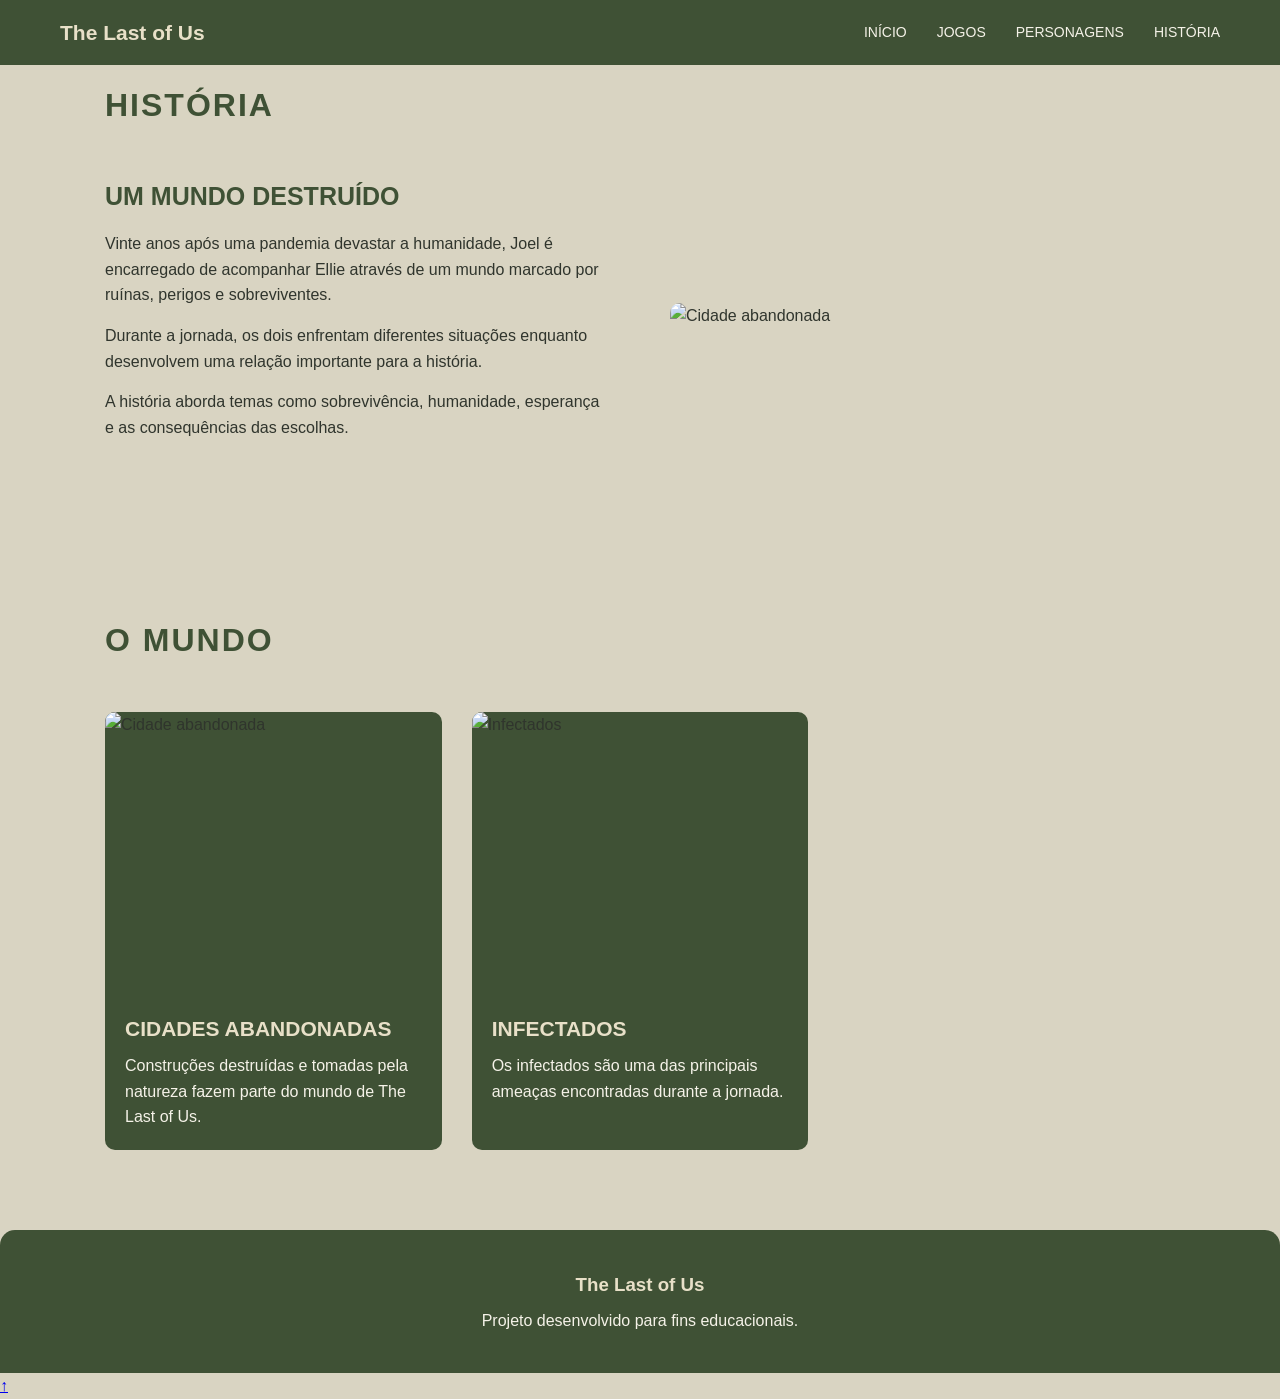
==== html/historia.html @ 118339d9 "css inicial, estrutura principal do html, falta colocar as imagens" ====
<!DOCTYPE html>
    <html lang="pt-br">
        <head>
            <meta charset="UTF-8">
            <meta name="viewport" content="width=device-width, initial-scale=1.0">
            <title>The Last of Us - História</title>
            <link rel="stylesheet" href="../css/style.css">
        </head>
        <body>
            <nav>
                <h2>The Last of Us</h2>
                <a href="../index.html">Início</a>
                <a href="jogos.html">Jogos</a>
                <a href="personagens.html">Personagens</a>
                <a href="historia.html">História</a>
            </nav>
            <section class="secao">
                <h2>História</h2>
                <div class="conteudo">
                    <div>

                        <h3>Um mundo destruído</h3>
                        <p>
                            Vinte anos após uma pandemia devastar a humanidade,
                            Joel é encarregado de acompanhar Ellie através de um
                            mundo marcado por ruínas, perigos e sobreviventes.
                        </p>
                        <p>
                            Durante a jornada, os dois enfrentam diferentes
                            situações enquanto desenvolvem uma relação importante
                            para a história.
                        </p>
                        <p>
                            A história aborda temas como sobrevivência,
                            humanidade, esperança e as consequências das escolhas.
                        </p>
                    </div>
                    <img src="../img/cidade.jpg" alt="Cidade abandonada">
                </div>
            </section>
            <section class="secao">
                <h2>O mundo</h2>
                <div class="cards">
                    <article class="card">
                        <img src="../img/cidade.jpg" alt="Cidade abandonada">
                        <h3>Cidades abandonadas</h3>
                        <p>
                            Construções destruídas e tomadas pela natureza
                            fazem parte do mundo de The Last of Us.
                        </p>
                    </article>
                    <article class="card">
                        <img src="../img/infectados.jpg" alt="Infectados">
                        <h3>Infectados</h3>
                        <p>
                            Os infectados são uma das principais ameaças
                            encontradas durante a jornada.
                        </p>
                    </article>
                </div>
            </section>
            <footer>
                <h3>The Last of Us</h3>
                <p>
                    Projeto desenvolvido para fins educacionais.
                </p>
            </footer>
            <a href="#" class="voltar-topo">↑</a>
        </body>
    </html>
---- css/style.css ----
:root {
    --fundo: #D9D4C2;
    --verde: #3F5135;
    --verde-claro: #667653;
    --marrom: #806548;
    --bege: #E8E0C8;
    --vermelho: #8C4036;
    --texto: #30352D;
    --branco: #F5F2E8;
}

* {
    margin: 0;
    padding: 0;
    box-sizing: border-box;
}

body {
    background-color: var(--fundo);
    color: var(--texto);
    font-family: Arial, sans-serif;
    line-height: 1.6;
}

/* MENU */

nav {
    position: fixed;
    top: 0;
    left: 0;
    width: 100%;
    height: 65px;
    display: flex;
    align-items: center;
    gap: 30px;
    padding: 0 60px;
    background-color: var(--verde);
    z-index: 1000;
}

nav h2 {
    margin-right: auto;
    color: var(--bege);
    font-size: 21px;
}

nav a {
    color: var(--branco);
    font-size: 14px;
    text-decoration: none;
    text-transform: uppercase;
}

nav a:hover {
    color: var(--bege);
}

/* INÍCIO */

.hero {
    min-height: 650px;
    display: flex;
    align-items: center;
    justify-content: center;
    text-align: center;
    background-color: var(--verde-escuro);
}

.hero-conteudo {
    max-width: 700px;
    padding: 45px;
    background-color: var(--verde);
    border-radius: 15px;
}

.hero h1 {
    margin-bottom: 10px;
    color: var(--bege);
    font-size: 60px;
    text-transform: uppercase;
    letter-spacing: 3px;
}

.hero p {
    margin-bottom: 25px;
    color: var(--branco);
    font-size: 20px;
}

/* BOTÕES */

.botao {
    display: inline-block;
    padding: 11px 24px;
    background-color: var(--verde-claro);
    color: var(--branco);
    text-decoration: none;
    text-transform: uppercase;
    border-radius: 6px;
}

.botao:hover {
    background-color: var(--vermelho);
}

.botao-topo {
    position: fixed;
    right: 25px;
    bottom: 25px;
    padding: 8px 13px;
    background-color: var(--verde);
    color: var(--branco);
    text-decoration: none;
    font-size: 22px;
    border-radius: 6px;
    z-index: 1000;
}

.botao-topo:hover {
    background-color: var(--vermelho);
}

/* SEÇÕES */

.secao {
    max-width: 1150px;
    margin: auto;
    padding: 80px 40px;
}

.secao > h2 {
    margin-bottom: 45px;
    color: var(--verde);
    font-size: 32px;
    text-transform: uppercase;
    letter-spacing: 2px;
}

/* CONTEÚDO */

.conteudo {
    display: grid;
    grid-template-columns: 1fr 1fr;
    gap: 60px;
    align-items: center;
}

.conteudo h3 {
    margin-bottom: 15px;
    color: var(--verde);
    font-size: 25px;
    text-transform: uppercase;
}

.conteudo p {
    margin-bottom: 15px;
    color: var(--texto);
    font-size: 16px;
}

.conteudo img {
    width: 100%;
    max-height: 400px;
    object-fit: cover;
    display: block;
    border-radius: 10px;
}

/* CARDS */

.cards {
    display: grid;
    grid-template-columns: repeat(3, 1fr);
    gap: 30px;
}

.card {
    overflow: hidden;
    background-color: var(--verde);
    border-radius: 10px;
}

.card:hover {
    background-color: var(--verde-claro);
}

.card img {
    width: 100%;
    height: 280px;
    display: block;
    object-fit: cover;
}

.card h3 {
    padding: 20px 20px 8px;
    color: var(--bege);
    font-size: 21px;
    text-transform: uppercase;
}

.card p {
    padding: 0 20px 20px;
    color: var(--branco);
}

.card span {
    display: block;
    padding: 0 20px 20px;
    color: #CFC5A7;
    text-transform: uppercase;
    font-size: 14px;
}

/* JOGOS */

.jogo img {
    height: 350px;
}

.jogo h3 {
    font-size: 20px;
}

/* COMPRAR */

.comprar {
    max-width: 1150px;
    text-align: center;
}

.comprar > p {
    margin-top: -25px;
    margin-bottom: 40px;
    color: var(--texto);
}

.compra {
    padding-bottom: 25px;
}

.compra h3 {
    padding: 25px 20px 8px;
}

.compra p {
    padding: 0 20px 20px;
}

.compra .botao {
    margin-bottom: 5px;
}

/* SÉRIE */

#serie {
    max-width: none;
    background-color: var(--verde-claro);
}

#serie .conteudo {
    max-width: 1050px;
    margin: auto;
}

#serie .conteudo h3,
#serie .conteudo p {
    color: var(--branco);
}

#serie .conteudo img {
    max-height: 400px;
    object-fit: cover;
}

/* RODAPÉ */

footer {
    padding: 40px 20px;
    text-align: center;
    background-color: var(--verde);
    border-radius: 15px 15px 0 0;
}

footer h3 {
    margin-bottom: 8px;
    color: var(--bege);
}

footer p {
    color: var(--branco);
}
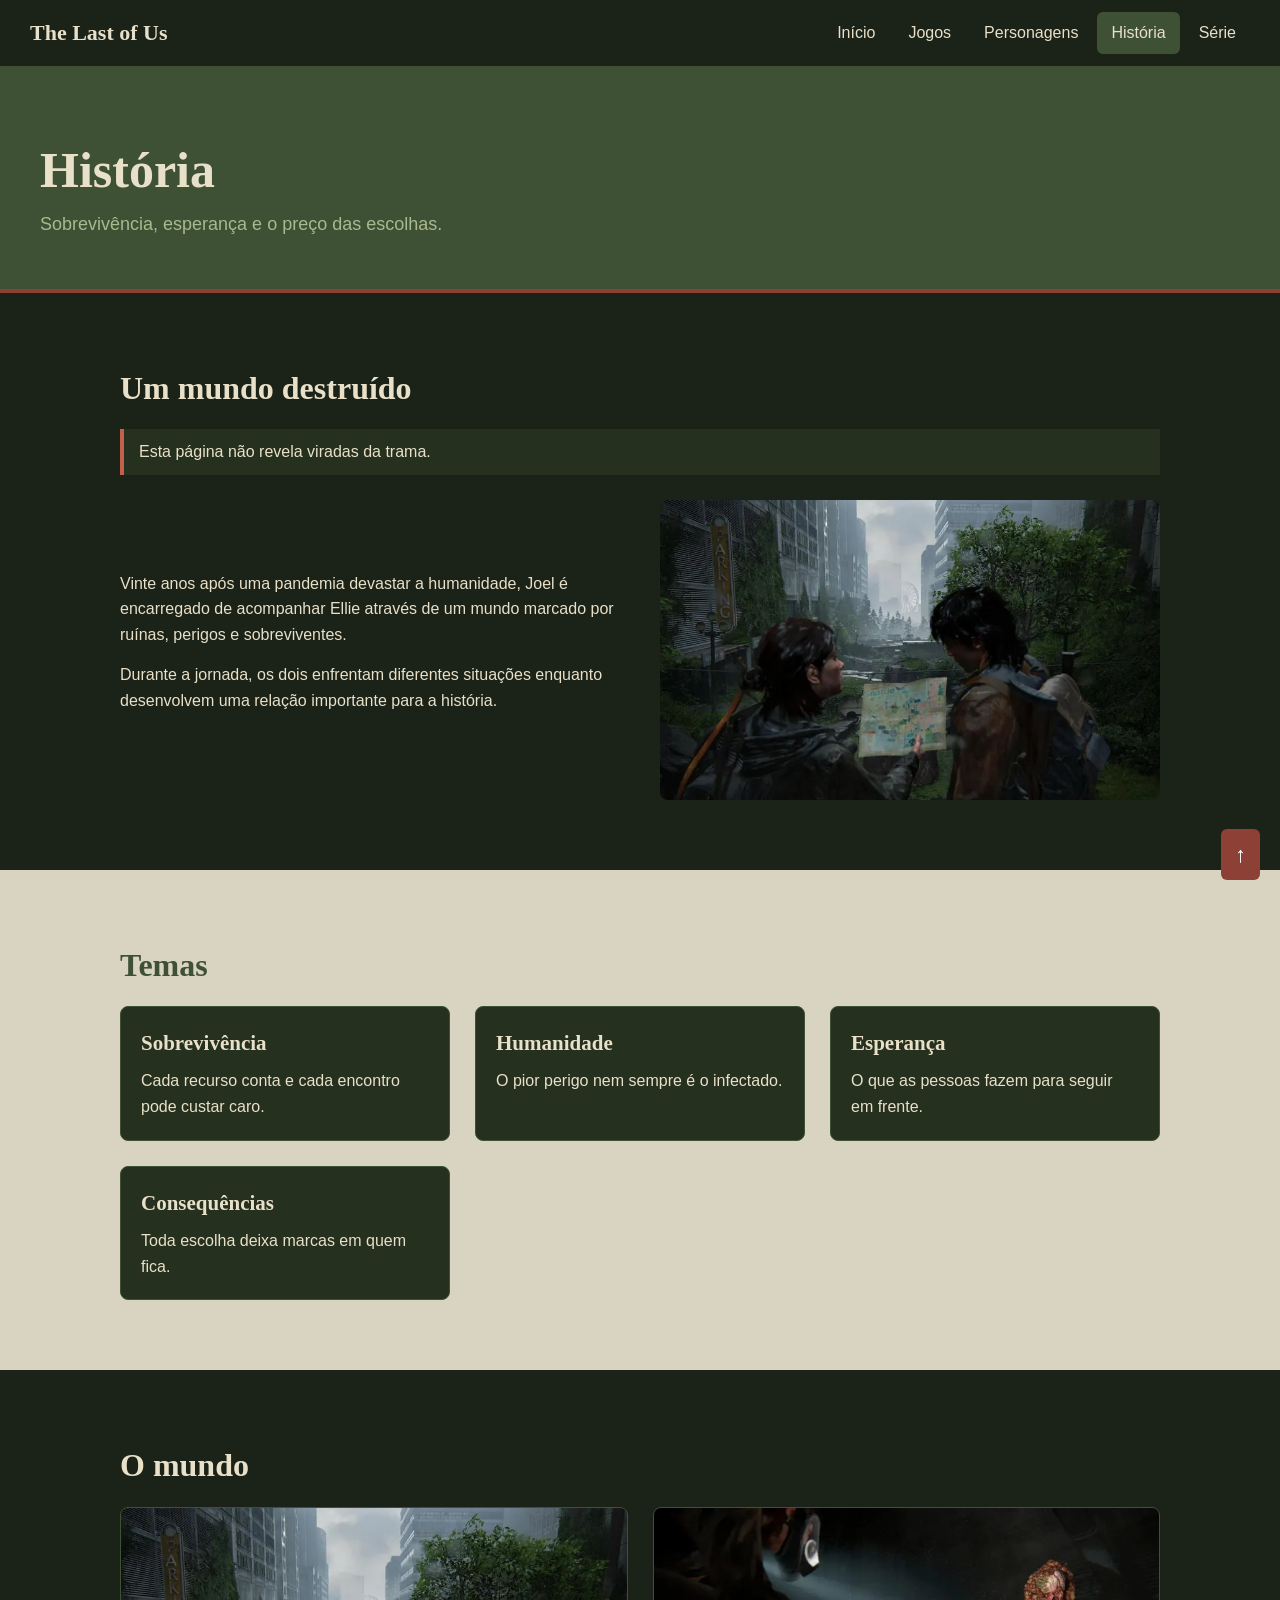
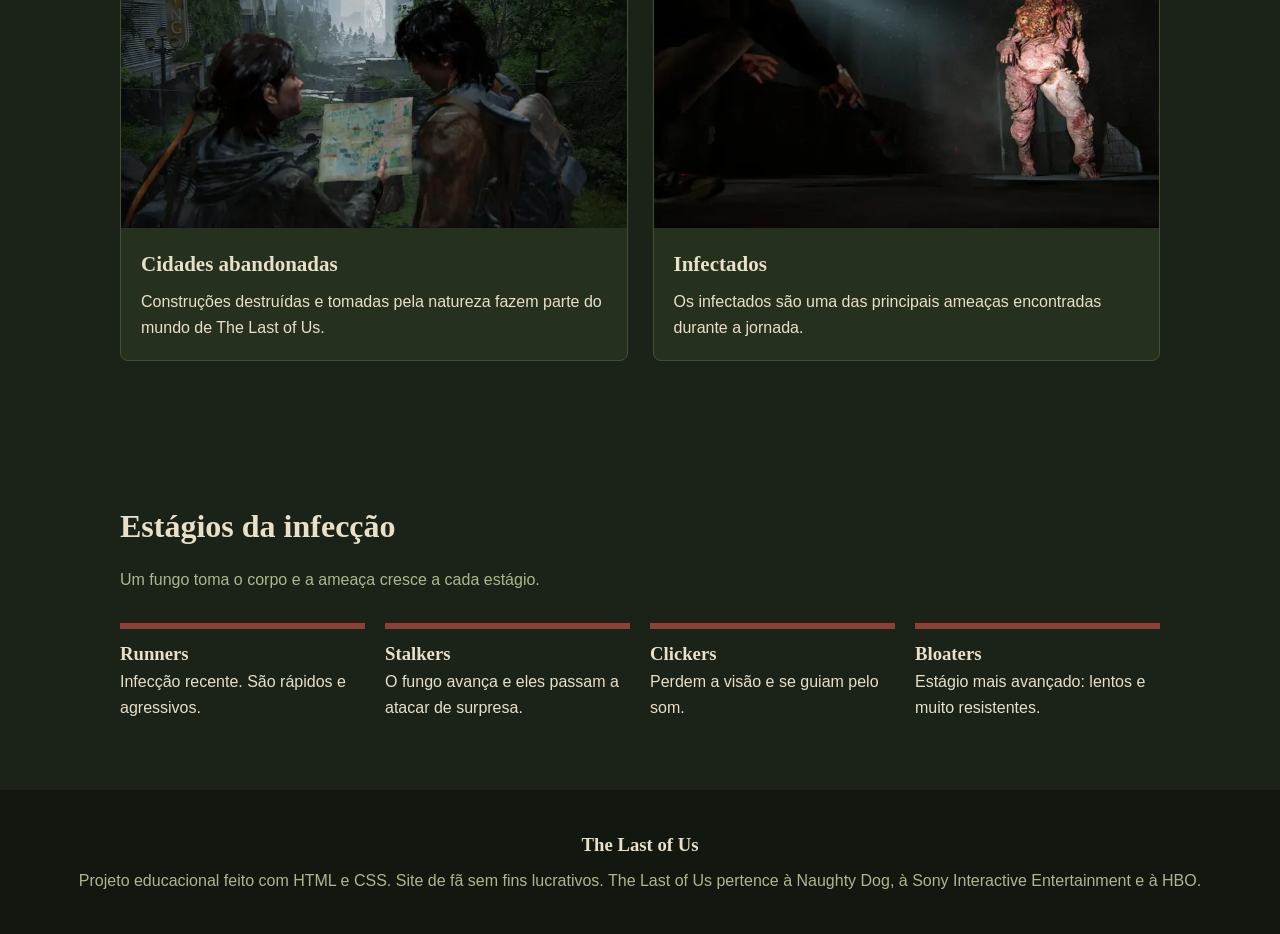
==== commit fc397040: "updt css, imagens, e readme" ====
--- a/html/historia.html
+++ b/html/historia.html
@@ -1,70 +1,83 @@
 <!DOCTYPE html>
-    <html lang="pt-br">
-        <head>
-            <meta charset="UTF-8">
-            <meta name="viewport" content="width=device-width, initial-scale=1.0">
-            <title>The Last of Us - História</title>
-            <link rel="stylesheet" href="../css/style.css">
-        </head>
-        <body>
-            <nav>
-                <h2>The Last of Us</h2>
-                <a href="../index.html">Início</a>
-                <a href="jogos.html">Jogos</a>
-                <a href="personagens.html">Personagens</a>
-                <a href="historia.html">História</a>
-            </nav>
+<html lang="pt-br">
+<head>
+    <meta charset="UTF-8">
+    <meta name="viewport" content="width=device-width, initial-scale=1.0">
+    <title>The Last of Us - História</title>
+    <link rel="stylesheet" href="../css/style.css">
+</head>
+<body>
+    <nav class="menu">
+        <a class="marca" href="../index.html">The Last of Us</a>
+        <ul class="menu-links">
+            <li><a href="../index.html">Início</a></li>
+            <li><a href="jogos.html">Jogos</a></li>
+            <li><a href="personagens.html">Personagens</a></li>
+            <li><a href="historia.html" aria-current="page">História</a></li>
+            <li><a href="serie.html">Série</a></li>
+        </ul>
+    </nav>
+    <main>
+        <header class="banner">
+            <h1>História</h1>
+            <p>Sobrevivência, esperança e o preço das escolhas.</p>
+        </header>
+        <section class="secao">
+            <h2>Um mundo destruído</h2>
+            <p class="aviso">Esta página não revela viradas da trama.</p>
+            <div class="conteudo">
+                <div>
+                    <p>Vinte anos após uma pandemia devastar a humanidade, Joel é encarregado de acompanhar Ellie através de um mundo marcado por ruínas, perigos e sobreviventes.</p>
+                    <p>Durante a jornada, os dois enfrentam diferentes situações enquanto desenvolvem uma relação importante para a história.</p>
+                </div>
+                <img src="../img/cidade.jpg" alt="Cidade abandonada">
+            </div>
+        </section>
+        <div class="faixa">
             <section class="secao">
-                <h2>História</h2>
-                <div class="conteudo">
-                    <div>
-
-                        <h3>Um mundo destruído</h3>
-                        <p>
-                            Vinte anos após uma pandemia devastar a humanidade,
-                            Joel é encarregado de acompanhar Ellie através de um
-                            mundo marcado por ruínas, perigos e sobreviventes.
-                        </p>
-                        <p>
-                            Durante a jornada, os dois enfrentam diferentes
-                            situações enquanto desenvolvem uma relação importante
-                            para a história.
-                        </p>
-                        <p>
-                            A história aborda temas como sobrevivência,
-                            humanidade, esperança e as consequências das escolhas.
-                        </p>
-                    </div>
-                    <img src="../img/cidade.jpg" alt="Cidade abandonada">
+                <h2>Temas</h2>
+                <div class="cards">
+                    <div class="card"><div class="card-corpo"><h3>Sobrevivência</h3><p>Cada recurso conta e cada encontro pode custar caro.</p></div></div>
+                    <div class="card"><div class="card-corpo"><h3>Humanidade</h3><p>O pior perigo nem sempre é o infectado.</p></div></div>
+                    <div class="card"><div class="card-corpo"><h3>Esperança</h3><p>O que as pessoas fazem para seguir em frente.</p></div></div>
+                    <div class="card"><div class="card-corpo"><h3>Consequências</h3><p>Toda escolha deixa marcas em quem fica.</p></div></div>
                 </div>
             </section>
-            <section class="secao">
-                <h2>O mundo</h2>
-                <div class="cards">
-                    <article class="card">
-                        <img src="../img/cidade.jpg" alt="Cidade abandonada">
+        </div>
+        <section class="secao">
+            <h2>O mundo</h2>
+            <div class="cards">
+                <article class="card">
+                    <img src="../img/cidade.jpg" alt="Cidade abandonada">
+                    <div class="card-corpo">
                         <h3>Cidades abandonadas</h3>
-                        <p>
-                            Construções destruídas e tomadas pela natureza
-                            fazem parte do mundo de The Last of Us.
-                        </p>
-                    </article>
-                    <article class="card">
-                        <img src="../img/infectados.jpg" alt="Infectados">
+                        <p>Construções destruídas e tomadas pela natureza fazem parte do mundo de The Last of Us.</p>
+                    </div>
+                </article>
+                <article class="card">
+                    <img src="../img/infectados.jpg" alt="Infectados">
+                    <div class="card-corpo">
                         <h3>Infectados</h3>
-                        <p>
-                            Os infectados são uma das principais ameaças
-                            encontradas durante a jornada.
-                        </p>
-                    </article>
-                </div>
-            </section>
-            <footer>
-                <h3>The Last of Us</h3>
-                <p>
-                    Projeto desenvolvido para fins educacionais.
-                </p>
-            </footer>
-            <a href="#" class="voltar-topo">↑</a>
-        </body>
-    </html>+                        <p>Os infectados são uma das principais ameaças encontradas durante a jornada.</p>
+                    </div>
+                </article>
+            </div>
+        </section>
+        <section class="secao">
+            <h2>Estágios da infecção</h2>
+            <p class="intro">Um fungo toma o corpo e a ameaça cresce a cada estágio.</p>
+            <ol class="estagios">
+                <li><h3>Runners</h3><p>Infecção recente. São rápidos e agressivos.</p></li>
+                <li><h3>Stalkers</h3><p>O fungo avança e eles passam a atacar de surpresa.</p></li>
+                <li><h3>Clickers</h3><p>Perdem a visão e se guiam pelo som.</p></li>
+                <li><h3>Bloaters</h3><p>Estágio mais avançado: lentos e muito resistentes.</p></li>
+            </ol>
+        </section>
+    </main>
+    <footer>
+        <h3>The Last of Us</h3>
+        <p>Projeto educacional feito com HTML e CSS. Site de fã sem fins lucrativos. The Last of Us pertence à Naughty Dog, à Sony Interactive Entertainment e à HBO.</p>
+    </footer>
+    <a href="#" class="botao-topo">↑</a>
+</body>
+</html>
--- a/css/style.css
+++ b/css/style.css
@@ -1,12 +1,13 @@
 :root {
-    --fundo: #D9D4C2;
+    --fundo: #1B2218;
+    --card: #26301F;
     --verde: #3F5135;
-    --verde-claro: #667653;
-    --marrom: #806548;
-    --bege: #E8E0C8;
+    --verde-claro: #A9B98F;
+    --texto: #E8E0C8;
+    --papel: #D9D4C2;
+    --escuro: #30352D;
     --vermelho: #8C4036;
-    --texto: #30352D;
-    --branco: #F5F2E8;
+    --vermelho-claro: #C4604A;
 }
 
 * {
@@ -22,270 +23,315 @@
     line-height: 1.6;
 }
 
-/* MENU */
-
-nav {
+h1, h2, h3 {
+    font-family: Georgia, serif;
+}
+
+a {
+    color: inherit;
+}
+
+img {
+    max-width: 100%;
+}
+
+.menu {
     position: fixed;
     top: 0;
     left: 0;
     width: 100%;
-    height: 65px;
     display: flex;
+    flex-wrap: wrap;
     align-items: center;
-    gap: 30px;
-    padding: 0 60px;
+    justify-content: space-between;
+    gap: 10px;
+    padding: 12px 30px;
+    background-color: var(--fundo);
+    border-bottom: 1px solid var(--verde);
+}
+
+.marca {
+    font-family: Georgia, serif;
+    font-size: 22px;
+    font-weight: bold;
+    text-decoration: none;
+}
+
+.menu-links {
+    display: flex;
+    flex-wrap: wrap;
+    gap: 5px;
+    list-style: none;
+}
+
+.menu-links a {
+    display: block;
+    padding: 8px 14px;
+    border-radius: 6px;
+    text-decoration: none;
+}
+
+.menu-links a:hover,
+.menu-links a[aria-current="page"] {
     background-color: var(--verde);
-    z-index: 1000;
-}
-
-nav h2 {
-    margin-right: auto;
-    color: var(--bege);
-    font-size: 21px;
-}
-
-nav a {
-    color: var(--branco);
-    font-size: 14px;
-    text-decoration: none;
-    text-transform: uppercase;
-}
-
-nav a:hover {
-    color: var(--bege);
-}
-
-/* INÍCIO */
+}
 
 .hero {
-    min-height: 650px;
-    display: flex;
-    align-items: center;
-    justify-content: center;
-    text-align: center;
-    background-color: var(--verde-escuro);
-}
-
-.hero-conteudo {
-    max-width: 700px;
-    padding: 45px;
+    padding: 260px 40px 60px;
     background-color: var(--verde);
-    border-radius: 15px;
+    background-image: linear-gradient(rgba(27, 34, 24, 0.3), rgba(27, 34, 24, 0.95)), url("../img/cidade.jpg");
+    background-size: cover;
+    background-position: center;
 }
 
 .hero h1 {
-    margin-bottom: 10px;
-    color: var(--bege);
-    font-size: 60px;
-    text-transform: uppercase;
-    letter-spacing: 3px;
+    font-size: 70px;
+    line-height: 1.1;
+}
+
+.lema {
+    font-style: italic;
+    font-size: 24px;
+    color: var(--verde-claro);
 }
 
 .hero p {
-    margin-bottom: 25px;
-    color: var(--branco);
-    font-size: 20px;
-}
-
-/* BOTÕES */
+    max-width: 550px;
+    margin-bottom: 20px;
+}
+
+.banner {
+    padding: 130px 40px 50px;
+    background-color: var(--verde);
+    border-bottom: 4px solid var(--vermelho);
+}
+
+.banner h1 {
+    font-size: 50px;
+}
+
+.banner p {
+    color: var(--verde-claro);
+    font-size: 18px;
+}
 
 .botao {
     display: inline-block;
-    padding: 11px 24px;
-    background-color: var(--verde-claro);
-    color: var(--branco);
+    margin-right: 10px;
+    padding: 10px 22px;
+    background-color: var(--vermelho);
+    color: white;
+    font-weight: bold;
     text-decoration: none;
-    text-transform: uppercase;
     border-radius: 6px;
 }
 
 .botao:hover {
-    background-color: var(--vermelho);
+    background-color: var(--vermelho-claro);
+}
+
+.botao.sec {
+    background-color: transparent;
+    border: 2px solid var(--texto);
 }
 
 .botao-topo {
     position: fixed;
-    right: 25px;
-    bottom: 25px;
-    padding: 8px 13px;
-    background-color: var(--verde);
-    color: var(--branco);
+    right: 20px;
+    bottom: 20px;
+    padding: 8px 14px;
+    background-color: var(--vermelho);
+    color: white;
     text-decoration: none;
     font-size: 22px;
     border-radius: 6px;
-    z-index: 1000;
-}
-
-.botao-topo:hover {
-    background-color: var(--vermelho);
-}
-
-/* SEÇÕES */
+}
 
 .secao {
-    max-width: 1150px;
+    max-width: 1100px;
     margin: auto;
-    padding: 80px 40px;
-}
-
-.secao > h2 {
-    margin-bottom: 45px;
+    padding: 70px 30px;
+}
+
+.secao h2 {
+    font-size: 32px;
+    margin-bottom: 15px;
+}
+
+.intro {
+    margin-bottom: 30px;
+    color: var(--verde-claro);
+}
+
+.aviso {
+    margin-bottom: 25px;
+    padding: 10px 15px;
+    background-color: var(--card);
+    border-left: 4px solid var(--vermelho-claro);
+}
+
+.faixa {
+    background-color: var(--papel);
+    color: var(--escuro);
+}
+
+.faixa h2,
+.faixa h3 {
     color: var(--verde);
-    font-size: 32px;
-    text-transform: uppercase;
-    letter-spacing: 2px;
-}
-
-/* CONTEÚDO */
+}
+
+.faixa .intro {
+    color: var(--escuro);
+}
+
+.faixa .card h3 {
+    color: var(--texto);
+}
 
 .conteudo {
     display: grid;
-    grid-template-columns: 1fr 1fr;
-    gap: 60px;
+    grid-template-columns: repeat(auto-fit, minmax(300px, 1fr));
+    gap: 40px;
     align-items: center;
-}
-
-.conteudo h3 {
-    margin-bottom: 15px;
-    color: var(--verde);
-    font-size: 25px;
-    text-transform: uppercase;
 }
 
 .conteudo p {
     margin-bottom: 15px;
-    color: var(--texto);
-    font-size: 16px;
 }
 
 .conteudo img {
     width: 100%;
-    max-height: 400px;
+    height: 300px;
     object-fit: cover;
-    display: block;
-    border-radius: 10px;
-}
-
-/* CARDS */
+    border-radius: 8px;
+}
+
+.ficha {
+    display: grid;
+    grid-template-columns: max-content 1fr;
+    gap: 6px 15px;
+    margin-top: 20px;
+}
+
+.ficha dt {
+    color: var(--verde-claro);
+    font-weight: bold;
+}
 
 .cards {
     display: grid;
-    grid-template-columns: repeat(3, 1fr);
-    gap: 30px;
+    grid-template-columns: repeat(auto-fit, minmax(250px, 1fr));
+    gap: 25px;
 }
 
 .card {
+    background-color: var(--card);
+    color: var(--texto);
+    border: 1px solid var(--verde);
+    border-radius: 8px;
     overflow: hidden;
-    background-color: var(--verde);
-    border-radius: 10px;
-}
-
-.card:hover {
-    background-color: var(--verde-claro);
 }
 
 .card img {
+    display: block;
     width: 100%;
-    height: 280px;
+    height: 320px;
+    object-fit: cover;
+}
+
+.card-corpo {
+    padding: 20px;
+}
+
+.card h3 {
+    font-size: 21px;
+    margin-bottom: 8px;
+}
+
+.meta {
+    color: var(--verde-claro);
+    font-size: 14px;
+}
+
+.lista-pers {
+    list-style: none;
+}
+
+.lista-pers li {
+    margin-bottom: 15px;
+    padding: 18px;
+    background-color: var(--card);
+    border-left: 4px solid var(--verde-claro);
+    border-radius: 8px;
+}
+
+.linha {
+    list-style: none;
+    padding-left: 20px;
+    border-left: 3px solid var(--verde);
+}
+
+.linha li {
+    padding-bottom: 20px;
+}
+
+.linha time {
     display: block;
-    object-fit: cover;
-}
-
-.card h3 {
-    padding: 20px 20px 8px;
-    color: var(--bege);
-    font-size: 21px;
-    text-transform: uppercase;
-}
-
-.card p {
-    padding: 0 20px 20px;
-    color: var(--branco);
-}
-
-.card span {
-    display: block;
-    padding: 0 20px 20px;
-    color: #CFC5A7;
-    text-transform: uppercase;
-    font-size: 14px;
-}
-
-/* JOGOS */
-
-.jogo img {
-    height: 350px;
-}
-
-.jogo h3 {
-    font-size: 20px;
-}
-
-/* COMPRAR */
-
-.comprar {
-    max-width: 1150px;
+    font-family: Georgia, serif;
+    font-weight: bold;
+    font-size: 18px;
+    color: var(--vermelho);
+}
+
+.estagios {
+    list-style: none;
+    display: grid;
+    grid-template-columns: repeat(auto-fit, minmax(200px, 1fr));
+    gap: 20px;
+}
+
+.estagios li {
+    padding-top: 10px;
+    border-top: 6px solid var(--vermelho);
+}
+
+table {
+    width: 100%;
+    border-collapse: collapse;
+}
+
+th, td {
+    padding: 12px;
+    text-align: left;
+    border-bottom: 1px solid var(--verde-claro);
+}
+
+.lojas {
+    list-style: none;
+}
+
+.lojas li {
+    display: flex;
+    flex-wrap: wrap;
+    align-items: center;
+    justify-content: space-between;
+    gap: 10px;
+    margin-bottom: 10px;
+    padding: 15px 20px;
+    background-color: var(--card);
+    border-radius: 8px;
+}
+
+footer {
+    padding: 40px 30px;
     text-align: center;
-}
-
-.comprar > p {
-    margin-top: -25px;
-    margin-bottom: 40px;
-    color: var(--texto);
-}
-
-.compra {
-    padding-bottom: 25px;
-}
-
-.compra h3 {
-    padding: 25px 20px 8px;
-}
-
-.compra p {
-    padding: 0 20px 20px;
-}
-
-.compra .botao {
-    margin-bottom: 5px;
-}
-
-/* SÉRIE */
-
-#serie {
-    max-width: none;
-    background-color: var(--verde-claro);
-}
-
-#serie .conteudo {
-    max-width: 1050px;
-    margin: auto;
-}
-
-#serie .conteudo h3,
-#serie .conteudo p {
-    color: var(--branco);
-}
-
-#serie .conteudo img {
-    max-height: 400px;
-    object-fit: cover;
-}
-
-/* RODAPÉ */
-
-footer {
-    padding: 40px 20px;
-    text-align: center;
-    background-color: var(--verde);
-    border-radius: 15px 15px 0 0;
+    background-color: #121710;
 }
 
 footer h3 {
     margin-bottom: 8px;
-    color: var(--bege);
 }
 
 footer p {
-    color: var(--branco);
+    color: var(--verde-claro);
 }
